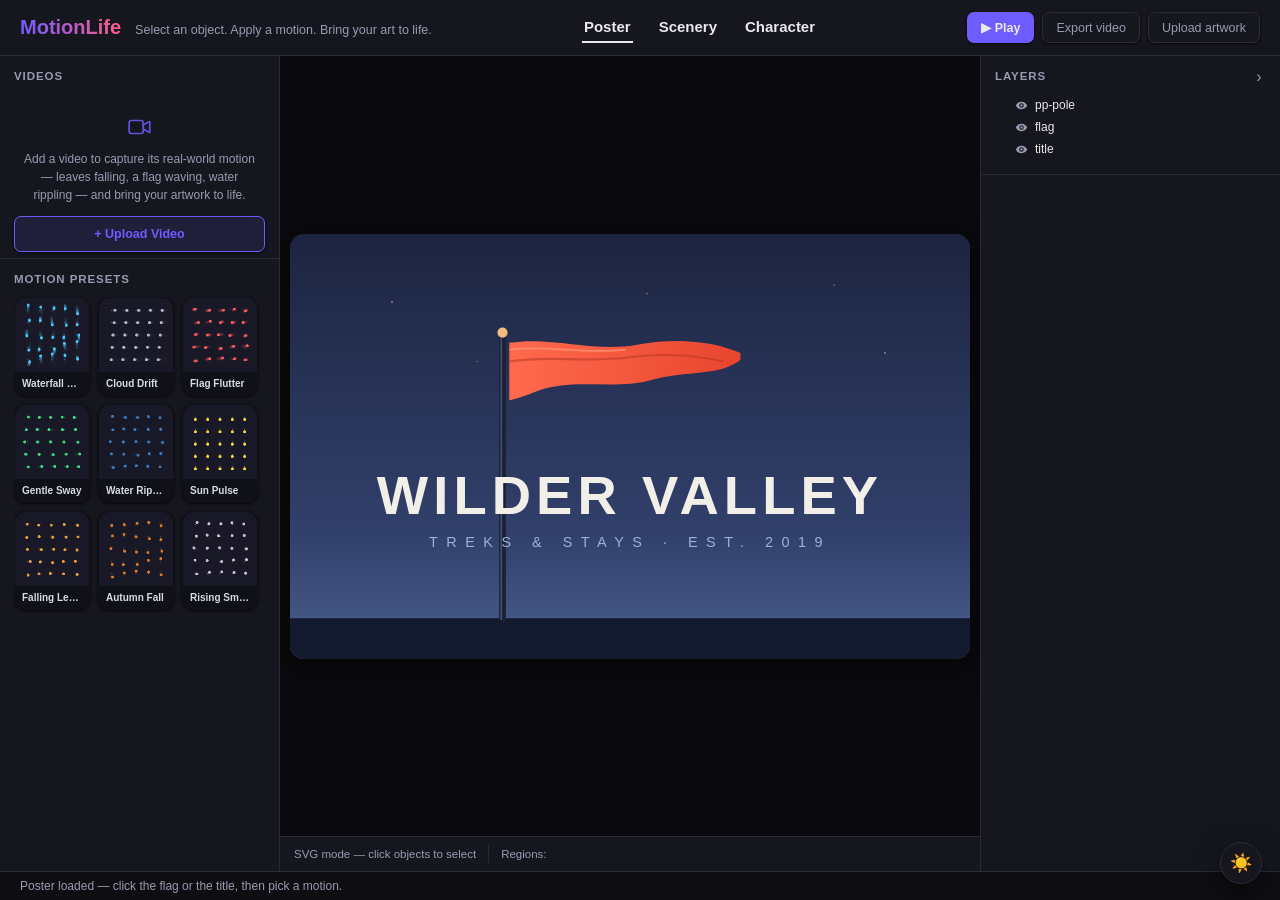
==== index.html @ 33b3adc9 "Multi-motion: extract each VLM-detected motion into its own bbox-localized swatch When the VLM finds" ====
<!DOCTYPE html>
<html lang="en">
<head>
<meta charset="UTF-8">
<meta name="viewport" content="width=device-width, initial-scale=1.0">
<title>MotionLife</title>
<link rel="icon" href="data:,">
<meta http-equiv="Cache-Control" content="no-cache, no-store, must-revalidate">
<script>(function(){var t=localStorage.getItem('ml-theme')||'dark';document.documentElement.setAttribute('data-theme',t);})();</script>
<link rel="stylesheet" href="css/style.css?v=44">
</head>
<body>
<header>
  <div class="header-left">
    <h1>MotionLife</h1>
    <span class="tagline">Select an object. Apply a motion. Bring your art to life.</span>
  </div>
  <div class="header-center">
    <div class="scene-tabs">
      <button class="scene-tab active" data-scene="poster">Poster</button>
      <button class="scene-tab" data-scene="scenery">Scenery</button>
      <button class="scene-tab" data-scene="character">Character</button>
    </div>
  </div>
  <div class="header-right">
    <button id="btn-play" class="play-btn">▶ Play</button>
    <button id="btn-export-video" class="subtle-btn">Export video</button>
    <button id="btn-upload-art" class="subtle-btn">Upload artwork</button>
    <input type="file" id="art-input" accept="image/*,.svg" hidden>
  </div>
</header>

<main>
  <!-- ===== LEFT: MOTION LIBRARY + REGION INSPECTOR ===== -->
  <aside id="library-panel">
    <div class="panel-section" id="videos-section">
      <h2>Videos</h2>
      <div id="video-list" class="chip-grid"></div>
      <div id="videos-empty" class="videos-empty">
        <div class="ve-icon" aria-hidden="true">
          <svg viewBox="0 0 24 24" width="26" height="26" fill="none" stroke="currentColor" stroke-width="1.6" stroke-linejoin="round">
            <rect x="2" y="6" width="13" height="12" rx="2"/><path d="M15 10l6-3v10l-6-3z"/>
          </svg>
        </div>
        <p class="ve-text">Add a video to capture its real-world motion — leaves falling, a flag waving, water rippling — and bring your artwork to life.</p>
      </div>
      <button id="btn-upload-motion" class="upload-btn upload-btn-primary">+ Upload Video</button>
      <input type="file" id="motion-input" accept="video/*" hidden>
      <div id="upload-status"></div>
    </div>

    <div class="panel-section" id="extracted-section" hidden>
      <h2>Extracted Motion</h2>
      <div id="extracted-list" class="chip-grid"></div>
    </div>

    <div class="panel-section" id="library-section">
      <h2>Motion Presets</h2>
      <div id="motion-list" class="chip-grid"></div>
    </div>
  </aside>

  <!-- ===== CENTER: ARTWORK CANVAS ===== -->
  <section id="canvas-section">
    <div id="canvas-wrap">
      <div id="artwork-container"></div>
      <canvas id="selection-overlay"></canvas>
    </div>
    <div class="toolbar">
      <span id="mode-hint" class="tool-label">SVG mode — click objects to select</span>
      <span id="tool-controls" style="display:none; align-items:center; gap:8px;">
        <span class="sep"></span>
        <button id="btn-tool-rect" class="tool-btn active">□ Draw rectangle</button>
      </span>
      <span class="sep"></span>
      <span class="tool-label">Regions:</span>
      <div id="region-chips"></div>
    </div>
  </section>

  <!-- ===== RIGHT: PROPERTIES + LAYERS (collapsible) ===== -->
  <aside id="right-panel">
    <button id="right-collapse" class="panel-collapse" title="Collapse panel" aria-label="Collapse panel">›</button>
    <div class="right-inner">
      <div class="panel-section" id="inspector-section" hidden>
        <h2>Properties</h2>
        <div id="inspector-content" hidden>
          <div class="insp-row">
            <label>Region</label>
            <input type="text" id="insp-name">
          </div>
          <div class="insp-row">
            <label>Assigned Motion</label>
            <div id="insp-motion-name" class="motion-badge">None</div>
          </div>
          <div class="insp-row">
            <label>Speed <span id="insp-speed-val">1.0x</span></label>
            <input type="range" id="insp-speed" min="0.1" max="3" step="0.1" value="1">
          </div>
          <div class="insp-row">
            <label>Intensity <span id="insp-intensity-val">100%</span></label>
            <input type="range" id="insp-intensity" min="0" max="2" step="0.05" value="1">
          </div>
          <div class="insp-actions">
            <button id="btn-remove-motion">Remove motion</button>
            <button id="btn-delete-region" class="danger">Delete region</button>
          </div>
        </div>
      </div>

      <div class="panel-section" id="layers-section" hidden>
        <h2>Layers</h2>
        <div id="layers-list"></div>
      </div>
    </div>
  </aside>
</main>

<footer>
  <div id="status">Draw a rectangle around a scene object to start.</div>
</footer>

<button id="theme-toggle" class="theme-toggle" title="Toggle light / dark theme" aria-label="Toggle theme">☀️</button>

<script src="js/flow.js?v=44"></script>
<script src="js/distill.js?v=44"></script>
<script src="js/motions.js?v=44"></script>
<script src="js/scenery.js?v=44"></script>
<script src="js/poster.js?v=44"></script>
<script src="js/regions.js?v=44"></script>
<script src="js/animate.js?v=44"></script>
<script src="js/export.js?v=44"></script>
<script src="js/videoexport.js?v=44"></script>
<script src="js/extractviz.js?v=44"></script>
<script src="js/multipick.js?v=44"></script>
<script src="js/skeletonviz.js?v=44"></script>
<script src="js/capture.js?v=44"></script>
<script src="js/main.js?v=44"></script>
</body>
</html>
---- css/style.css ----
/* ---- DARK theme (default) ---- */
:root {
  --bg: #0d0d12;
  --panel: #16161e;
  --panel-edge: #2a2a36;
  --surface: #1e1e28;
  --text: #e8e8ee;
  --muted: #9a9ab2;
  --accent: #6e5cff;
  --accent-2: #ff5c8a;
  --good: #3ddc84;
  --warn: #ffb347;
  --radius: 10px;
  --shadow-sm: 0 1px 2px rgba(0,0,0,0.35), 0 1px 3px rgba(0,0,0,0.45);
  --shadow-md: 0 6px 28px rgba(0,0,0,0.5);
  --btn-hover: #2a2a38;
  --btn-hover-edge: #3a3a4a;
  --stage-bg: #0a0a0e;
  --chip-bg: #101018;
  --chip-name: #d9d9e6;
}

/* ---- LIGHT theme (opt-in) ---- */
:root[data-theme="light"] {
  --bg: #f4f4f7;
  --panel: #ffffff;
  --panel-edge: #e5e5ea;
  --surface: #f5f5f8;
  --text: #1d1d22;
  --muted: #6b6b7b;
  --good: #1faa63;
  --warn: #d98a1f;
  --shadow-sm: 0 1px 2px rgba(20,20,40,0.04), 0 1px 3px rgba(20,20,40,0.06);
  --shadow-md: 0 4px 24px rgba(20,20,40,0.08);
  --btn-hover: #ececf2;
  --btn-hover-edge: #d4d4dc;
  --stage-bg: #ececef;
  --chip-bg: #1a1b2a;
  --chip-name: #d9d9e6;
}

* { box-sizing: border-box; margin: 0; padding: 0; }

body {
  background: var(--bg);
  color: var(--text);
  font-family: -apple-system, BlinkMacSystemFont, "Segoe UI", Helvetica, sans-serif;
  height: 100vh;
  display: flex;
  flex-direction: column;
  overflow: hidden;
}

/* ---- header ---- */
header {
  display: flex; align-items: center; justify-content: space-between;
  padding: 12px 20px;
  border-bottom: 1px solid var(--panel-edge);
  background: var(--panel);
  z-index: 20;
}
.header-left { display: flex; align-items: baseline; gap: 14px; }
h1 {
  font-size: 20px; font-weight: 700;
  background: linear-gradient(90deg, var(--accent), var(--accent-2));
  -webkit-background-clip: text; background-clip: text; color: transparent;
}
.tagline { color: var(--muted); font-size: 12.5px; }
.header-right { display: flex; gap: 8px; }

/* ---- buttons ---- */
button {
  background: var(--surface);
  color: var(--text);
  border: 1px solid var(--panel-edge);
  border-radius: 7px;
  padding: 7px 13px;
  font-size: 12.5px;
  cursor: pointer;
  transition: 0.15s;
}
button { box-shadow: var(--shadow-sm); }
button:hover { background: var(--btn-hover); border-color: var(--btn-hover-edge); }
button:disabled { opacity: 0.4; cursor: default; }
.play-btn { background: var(--accent); border-color: transparent; font-weight: 600; }
.play-btn:hover { background: #7d6fff; }
.play-btn.playing { background: var(--accent-2); }
.subtle-btn { background: transparent; border-color: var(--panel-edge); color: var(--muted); }
.upload-btn {
  width: 100%; margin-top: 10px;
  border: 1px dashed var(--panel-edge); background: transparent; color: var(--muted);
  padding: 10px; font-size: 12.5px;
}
.upload-btn:hover { border-color: var(--accent); color: var(--accent); }
/* highlighted upload button (Videos section) */
.upload-btn-primary {
  border: 1px solid var(--accent);
  background: rgba(110,92,255,0.12);
  color: var(--accent);
  font-weight: 600;
}
.upload-btn-primary:hover { background: rgba(110,92,255,0.22); border-color: var(--accent); color: var(--accent); }
/* Videos empty state — shown until the first clip is uploaded */
.videos-empty { text-align: center; padding: 6px 6px 2px; color: var(--muted); }
.videos-empty .ve-icon { color: var(--accent); opacity: 0.85; margin-bottom: 6px; }
.videos-empty .ve-text { font-size: 12px; line-height: 1.5; }
#videos-section.has-videos .videos-empty { display: none; }
/* a video whose motion is currently selected */
.video-chip.active { border-color: var(--accent); box-shadow: 0 0 0 3px rgba(110,92,255,0.28); }
.danger { color: var(--accent-2); border-color: var(--accent-2); }
.danger:hover { background: rgba(255,92,138,0.1); }

/* ---- main layout ---- */
main {
  flex: 1;
  display: grid;
  grid-template-columns: 280px 1fr 300px;
  gap: 0;
  min-height: 0;
}
main.right-collapsed { grid-template-columns: 280px 1fr 40px; }

/* ---- library panel ---- */
#library-panel {
  background: var(--panel);
  border-right: 1px solid var(--panel-edge);
  display: flex;
  flex-direction: column;
  min-height: 0;
  overflow: hidden;
}
/* three stacked sections: Videos, Extracted Motion, Motion Presets */
#videos-section, #extracted-section, #library-section {
  min-height: 0;
  display: flex;
  flex-direction: column;
  overflow: hidden;
  padding: 14px 14px 0;
}
#videos-section, #extracted-section { flex: 0 0 auto; }   /* compact, at the top */
#extracted-section[hidden] { display: none; }             /* hidden until a video exists */
#library-section { flex: 1 1 0; }                          /* Presets: main scroller */
#extracted-section, #library-section { border-top: 1px solid var(--panel-edge); }
/* static headings; only the grids scroll */
#videos-section > h2, #extracted-section > h2, #library-section > h2 { flex: 0 0 auto; }
#video-list, #extracted-list { max-height: 30vh; overflow-y: auto; }
#motion-list, #video-list, #extracted-list { min-height: 0; padding-bottom: 14px; }
#motion-list { flex: 1 1 0; overflow-y: auto; }
#videos-section > .upload-btn, #videos-section > #upload-status { flex: 0 0 auto; }
/* motion swatches: fixed size, always 3 per row */
#motion-list, #extracted-list {
  grid-template-columns: repeat(3, 76px);
  grid-auto-rows: min-content;
  align-items: start; justify-content: start;
}
/* video thumbnails: fixed size, always 2 per row */
#video-list {
  grid-template-columns: repeat(2, 118px);
  grid-auto-rows: min-content;
  align-items: start; justify-content: start; gap: 10px;
}
.video-chip { min-width: 0; }
.video-chip video {
  width: 100%; aspect-ratio: 1;
  display: block; object-fit: cover;
}
#library-panel h2 { font-size: 11.5px; text-transform: uppercase; letter-spacing: 0.08em; color: var(--muted); margin-bottom: 12px; }

/* ---- right panel (collapsible): Properties + Layers ---- */
#right-panel {
  position: relative;
  background: var(--panel);
  border-left: 1px solid var(--panel-edge);
  min-height: 0;
  overflow: hidden;
}
.panel-collapse {
  position: absolute; top: 8px; right: 8px; z-index: 3;
  width: 26px; height: 26px; padding: 0;
  display: flex; align-items: center; justify-content: center;
  background: transparent; border: none; box-shadow: none;
  color: var(--muted); font-size: 16px; line-height: 1; cursor: pointer;
}
.panel-collapse:hover { color: var(--text); background: transparent; border-color: transparent; }
.right-inner { height: 100%; overflow-y: auto; }
#right-panel .panel-section { padding: 14px; border-bottom: 1px solid var(--panel-edge); }
#right-panel h2 { font-size: 11.5px; text-transform: uppercase; letter-spacing: 0.08em; color: var(--muted); margin-bottom: 12px; }
main.right-collapsed .right-inner { display: none; }
main.right-collapsed #right-panel { overflow: visible; }

/* ---- layers tree ---- */
#layers-list { font-size: 12px; margin: 0 -6px; }
.layers-empty { color: var(--muted); font-size: 12px; padding: 4px 8px; }
.layer-row {
  display: flex; align-items: center; gap: 6px;
  padding: 4px 8px; border-radius: 6px; cursor: pointer;
  color: var(--text); white-space: nowrap;
}
.layer-row:hover { background: var(--surface); }
.layer-row.active { background: rgba(110,92,255,0.16); color: var(--accent); }
.layer-caret {
  flex: 0 0 12px; text-align: center; font-size: 9px;
  color: var(--muted); cursor: pointer; user-select: none;
}
.layer-eye {
  flex: 0 0 16px; display: flex; align-items: center; justify-content: center;
  color: var(--muted); cursor: pointer;
}
.layer-eye:hover { color: var(--text); }
.layer-eye.off { opacity: 0.3; }
.layer-name { overflow: hidden; text-overflow: ellipsis; }

/* ---- left panel sections ---- */
.panel-divider { height: 1px; background: var(--panel-edge); margin: 16px 0; }
#inspector-empty p { color: var(--muted); font-size: 12.5px; line-height: 1.5; }

/* ---- motion chips: Pantone-style particle swatches ---- */
.chip-grid { display: grid; grid-template-columns: repeat(3, 1fr); gap: 8px; align-content: start; }
.motion-chip {
  cursor: pointer;
  border: 1px solid transparent;
  border-radius: 12px;
  overflow: hidden;
  background: var(--chip-bg);
  box-shadow: var(--shadow-sm);
  transition: transform 0.12s, box-shadow 0.15s;
}
.motion-chip:hover { transform: translateY(-2px); box-shadow: 0 6px 18px rgba(20,20,40,0.18); }
.motion-chip.active { border-color: var(--accent); box-shadow: 0 0 0 3px rgba(110,92,255,0.25); }
.motion-chip canvas { width: 100%; aspect-ratio: 1; display: block; }
.chip-name {
  font-size: 10px; font-weight: 600;
  padding: 6px 7px;
  color: var(--chip-name);
  background: var(--chip-bg);
  white-space: nowrap; overflow: hidden; text-overflow: ellipsis;
}

/* ---- scene tabs ---- */
.scene-tabs {
  display: flex; gap: 24px;
  background: transparent;
  border: none; border-radius: 0; padding: 0;
}
.scene-tab {
  border: none; background: transparent; box-shadow: none;
  color: var(--text); font-size: 15px; font-weight: 600;
  padding: 6px 2px; border-radius: 0; cursor: pointer;
  border-bottom: 2px solid transparent;
}
.scene-tab:hover { color: var(--text); background: transparent; border-color: transparent; }
.scene-tab.active { background: transparent; color: var(--text); border-bottom: 2px solid var(--text); }

/* ---- extraction moment modal ---- */
.extract-modal {
  position: fixed; inset: 0; z-index: 200;
  background: rgba(8, 8, 14, 0.88);
  display: flex; align-items: center; justify-content: center;
  animation: xm-in 0.25s ease;
}
.extract-modal.closing { opacity: 0; transition: opacity 0.25s; }
@keyframes xm-in { from { opacity: 0; } }
.extract-stage {
  position: relative;
  width: min(78vw, 900px);
  aspect-ratio: 16/10;
  border-radius: 14px; overflow: hidden;
  box-shadow: 0 30px 90px rgba(0,0,0,0.6);
}
.extract-stage video {
  position: absolute; inset: 0; width: 100%; height: 100%;
  object-fit: cover; filter: brightness(0.75);
}
.extract-stage canvas {
  position: absolute; inset: 0; width: 100%; height: 100%;
}
.extract-readout {
  position: absolute; top: 18px; left: 20px;
  font-family: "SF Mono", ui-monospace, monospace;
  font-size: 14px; color: #fff;
  background: rgba(10, 10, 18, 0.55);
  border: 1px solid rgba(255,255,255,0.18);
  border-radius: 10px; padding: 12px 16px;
  backdrop-filter: blur(6px);
  min-width: 190px;
}
.xr-row { display: flex; justify-content: space-between; gap: 18px; padding: 2px 0; }
.xr-k { color: #9a9ab8; }
.xr-v { color: #7cffc4; font-weight: 600; font-variant-numeric: tabular-nums; }
.extract-skip {
  position: absolute; bottom: 14px; right: 16px;
  background: rgba(10,10,18,0.6); color: #cfcfe0;
  border: 1px solid rgba(255,255,255,0.2); border-radius: 7px;
  padding: 6px 13px; font-size: 12.5px; cursor: pointer;
}
.extract-skip:hover { color: #fff; }

/* ---- multi-motion picker modal ---- */
.multipick-modal {
  position: fixed; inset: 0; z-index: 210;
  background: rgba(8, 8, 14, 0.88);
  display: flex; align-items: center; justify-content: center;
  animation: xm-in 0.25s ease;
}
.multipick-modal.closing { opacity: 0; transition: opacity 0.22s; }
.mp-panel {
  width: min(94vw, 1120px);
  max-height: 90vh;
  display: flex; flex-direction: column;
  background: #12121c;
  border: 1px solid rgba(255,255,255,0.12);
  border-radius: 14px;
  box-shadow: 0 30px 90px rgba(0,0,0,0.6);
  overflow: hidden;
}
.mp-header {
  display: flex; justify-content: space-between; align-items: flex-start;
  padding: 16px 22px;
  border-bottom: 1px solid rgba(255,255,255,0.08);
}
.mp-title { color: #fff; font-size: 15px; font-weight: 600; }
.mp-sub { color: #9a9ab8; font-size: 12px; margin-top: 3px; }
.mp-close {
  background: transparent; border: 0; color: #9a9ab8;
  font-size: 18px; cursor: pointer; padding: 4px 8px;
}
.mp-close:hover { color: #fff; }
.mp-body {
  display: grid;
  grid-template-columns: 1.35fr 1fr;
  gap: 18px;
  padding: 18px 22px;
  min-height: 0;
  overflow: hidden;
}
.mp-stage {
  position: relative;
  border-radius: 10px; overflow: hidden;
  background: #000;
  aspect-ratio: 16 / 10;
  align-self: start;
}
.mp-stage video {
  position: absolute; inset: 0; width: 100%; height: 100%;
  object-fit: cover; filter: brightness(0.75);
}
.mp-stage canvas {
  position: absolute; inset: 0; width: 100%; height: 100%;
}
.mp-cards {
  display: flex; flex-direction: column;
  gap: 10px;
  min-height: 0;
  overflow-y: auto;
  padding-right: 4px;
}
.mp-card {
  display: flex; align-items: flex-start; gap: 12px;
  padding: 12px 14px;
  background: #191925;
  border: 1px solid rgba(255,255,255,0.08);
  border-left: 3px solid var(--region-color, #7c6cff);
  border-radius: 10px;
  cursor: pointer;
  transition: background 0.15s, border-color 0.15s;
}
.mp-card:hover { background: #1e1e2c; }
.mp-card.soloed {
  background: #202033;
  border-color: rgba(255,255,255,0.28);
  border-left-color: var(--region-color);
  box-shadow: 0 0 0 2px rgba(124, 108, 255, 0.15);
}
.mp-card.unselected {
  opacity: 0.4;
  border-left-color: rgba(255,255,255,0.15);
}
.mp-check {
  display: flex; align-items: center; padding-top: 3px;
  cursor: pointer;
}
.mp-check input { margin: 0; width: 16px; height: 16px; accent-color: var(--region-color); }
.mp-swatch {
  display: none;   /* keep the check native; color already on left border */
}
.mp-fields { flex: 1; display: flex; flex-direction: column; gap: 6px; min-width: 0; }
.mp-name {
  background: #0f0f18;
  color: #fff;
  border: 1px solid rgba(255,255,255,0.12);
  border-radius: 6px;
  padding: 6px 10px;
  font-size: 13px;
  font-weight: 500;
  width: 100%;
  min-width: 0;
}
.mp-name:focus { outline: none; border-color: var(--region-color); }
.mp-params {
  display: flex; flex-wrap: wrap; gap: 4px 10px;
  font-family: "SF Mono", ui-monospace, monospace;
  font-size: 11px; color: #9a9ab8;
}
.mp-params b { color: #cfcfe0; font-weight: 600; }
.mp-actions {
  display: flex; justify-content: space-between; align-items: center;
  padding: 14px 22px;
  border-top: 1px solid rgba(255,255,255,0.08);
  background: #0f0f18;
}
.mp-hint { color: #7a7a95; font-size: 12px; }
.mp-actions-right { display: flex; gap: 10px; }
.mp-cancel, .mp-save {
  padding: 8px 16px; border-radius: 7px; font-size: 13px;
  border: 1px solid rgba(255,255,255,0.16);
  cursor: pointer;
}
.mp-cancel { background: transparent; color: #cfcfe0; }
.mp-cancel:hover { color: #fff; border-color: rgba(255,255,255,0.3); }
.mp-save {
  background: var(--accent, #7c6cff); color: #fff; border-color: transparent;
  font-weight: 600;
}
.mp-save:hover:not(:disabled) { filter: brightness(1.1); }
.mp-save:disabled { opacity: 0.4; cursor: not-allowed; }

/* ---- header center ---- */
.header-center { flex: 1; display: flex; justify-content: center; }

#upload-status { font-size: 11px; color: var(--muted); margin-top: 6px; }

/* ---- canvas section ---- */
#canvas-section { display: flex; flex-direction: column; min-height: 0; }
#canvas-wrap {
  flex: 1;
  position: relative;
  overflow: hidden;
  display: flex; align-items: center; justify-content: center;
  background: var(--stage-bg);
  padding: 10px;
}
#artwork-container {
  position: relative;
  width: min(1500px, 100%);
  max-height: 100%;
  aspect-ratio: 8 / 5;
  border-radius: 14px;
  overflow: hidden;
  box-shadow: var(--shadow-md);
}
#artwork-container svg, #artwork-container img {
  width: 100%; height: 100%; display: block;
}
#selection-overlay {
  position: absolute;
  top: 50%; left: 50%; transform: translate(-50%, -50%);
  border-radius: 14px;
  pointer-events: none;
  z-index: 10;
}
#selection-overlay.drawing { pointer-events: auto; cursor: crosshair; }

.toolbar {
  display: flex; align-items: center; gap: 8px;
  padding: 8px 14px;
  border-top: 1px solid var(--panel-edge);
  background: var(--panel);
  flex-wrap: wrap;
}
.tool-label { font-size: 11.5px; color: var(--muted); }
.tool-btn { font-size: 12px; padding: 5px 10px; }
.tool-btn.active { border-color: var(--accent); color: var(--accent); }
.sep { width: 1px; height: 18px; background: var(--panel-edge); margin: 0 4px; }

#region-chips { display: flex; gap: 5px; flex-wrap: wrap; }
.region-chip {
  font-size: 11.5px; padding: 4px 9px;
  border-radius: 999px; cursor: pointer;
  border: 1px solid var(--panel-edge); background: var(--surface);
  transition: 0.15s;
}
.region-chip:hover { border-color: var(--accent); }
.region-chip.active { border-color: var(--accent); background: rgba(110,92,255,0.10); color: var(--accent); }
.region-chip .dot { display: inline-block; width: 7px; height: 7px; border-radius: 50%; margin-right: 4px; }

/* ---- inspector ---- */
#inspector-section h2 { font-size: 11.5px; text-transform: uppercase; letter-spacing: 0.08em; color: var(--muted); margin-bottom: 12px; }

.insp-row { margin-bottom: 12px; }
.insp-row label { display: block; font-size: 11.5px; color: var(--muted); margin-bottom: 4px; }
.insp-row label span { float: right; color: var(--text); font-variant-numeric: tabular-nums; }
.insp-row input[type="text"] {
  width: 100%; background: var(--surface); border: 1px solid var(--panel-edge);
  border-radius: 6px; color: var(--text); padding: 6px 9px; font-size: 13px;
}
.insp-row input[type="range"] { width: 100%; margin-top: 3px; accent-color: var(--accent); }
.motion-badge {
  display: inline-block; font-size: 12px;
  background: var(--surface); border: 1px solid var(--panel-edge);
  border-radius: 6px; padding: 5px 10px; color: var(--muted);
}
.motion-badge.assigned { color: var(--accent); border-color: var(--accent); }
.insp-actions { display: flex; gap: 6px; margin-top: 14px; }

/* ---- footer ---- */
footer { padding: 7px 20px; border-top: 1px solid var(--panel-edge); }
#status { font-size: 12px; color: var(--muted); }
#status.flash { color: var(--good); }

@media (max-width: 900px) { main { grid-template-columns: 1fr; } }

/* ---- theme toggle (bottom-right) ---- */
.theme-toggle {
  position: fixed; right: 18px; bottom: 16px; z-index: 100;
  width: 42px; height: 42px; padding: 0;
  display: flex; align-items: center; justify-content: center;
  font-size: 18px; line-height: 1;
  border-radius: 50%;
  background: var(--panel);
  border: 1px solid var(--panel-edge);
  box-shadow: var(--shadow-md);
  cursor: pointer;
  transition: background 0.15s, transform 0.12s;
}
.theme-toggle:hover { background: var(--btn-hover); transform: translateY(-1px); }
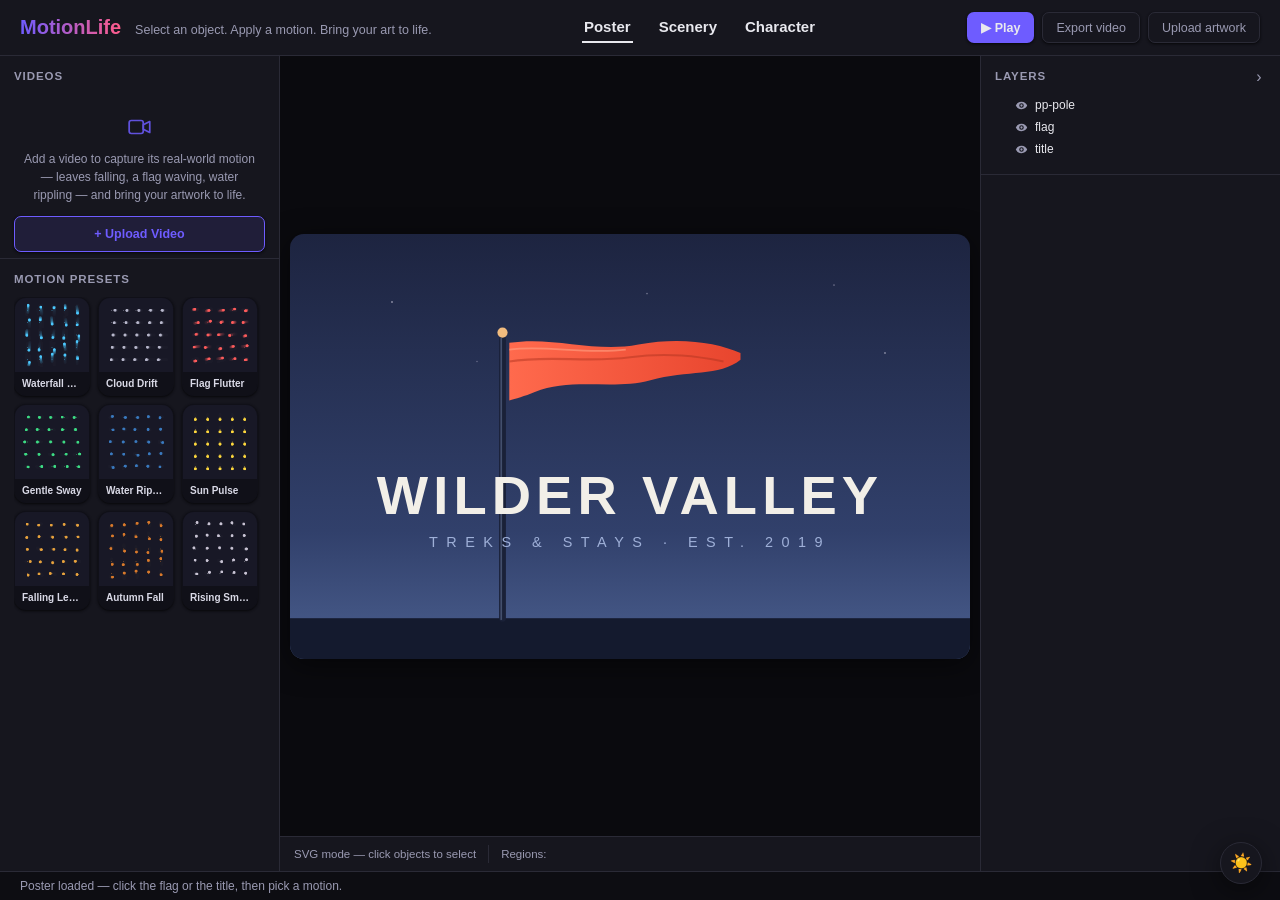
==== commit d10e6d1a: "Refactor: extract motion-field helpers from animate.js into js/motionfields.js animate.js 945 -> 605" ====
--- a/index.html
+++ b/index.html
@@ -7,7 +7,7 @@
 <link rel="icon" href="data:,">
 <meta http-equiv="Cache-Control" content="no-cache, no-store, must-revalidate">
 <script>(function(){var t=localStorage.getItem('ml-theme')||'dark';document.documentElement.setAttribute('data-theme',t);})();</script>
-<link rel="stylesheet" href="css/style.css?v=44">
+<link rel="stylesheet" href="css/style.css?v=45">
 </head>
 <body>
 <header>
@@ -122,19 +122,20 @@
 
 <button id="theme-toggle" class="theme-toggle" title="Toggle light / dark theme" aria-label="Toggle theme">☀️</button>
 
-<script src="js/flow.js?v=44"></script>
-<script src="js/distill.js?v=44"></script>
-<script src="js/motions.js?v=44"></script>
-<script src="js/scenery.js?v=44"></script>
-<script src="js/poster.js?v=44"></script>
-<script src="js/regions.js?v=44"></script>
-<script src="js/animate.js?v=44"></script>
-<script src="js/export.js?v=44"></script>
-<script src="js/videoexport.js?v=44"></script>
-<script src="js/extractviz.js?v=44"></script>
-<script src="js/multipick.js?v=44"></script>
-<script src="js/skeletonviz.js?v=44"></script>
-<script src="js/capture.js?v=44"></script>
-<script src="js/main.js?v=44"></script>
+<script src="js/flow.js?v=45"></script>
+<script src="js/distill.js?v=45"></script>
+<script src="js/motions.js?v=45"></script>
+<script src="js/scenery.js?v=45"></script>
+<script src="js/poster.js?v=45"></script>
+<script src="js/regions.js?v=45"></script>
+<script src="js/motionfields.js?v=45"></script>
+<script src="js/animate.js?v=45"></script>
+<script src="js/export.js?v=45"></script>
+<script src="js/videoexport.js?v=45"></script>
+<script src="js/extractviz.js?v=45"></script>
+<script src="js/multipick.js?v=45"></script>
+<script src="js/skeletonviz.js?v=45"></script>
+<script src="js/capture.js?v=45"></script>
+<script src="js/main.js?v=45"></script>
 </body>
 </html>
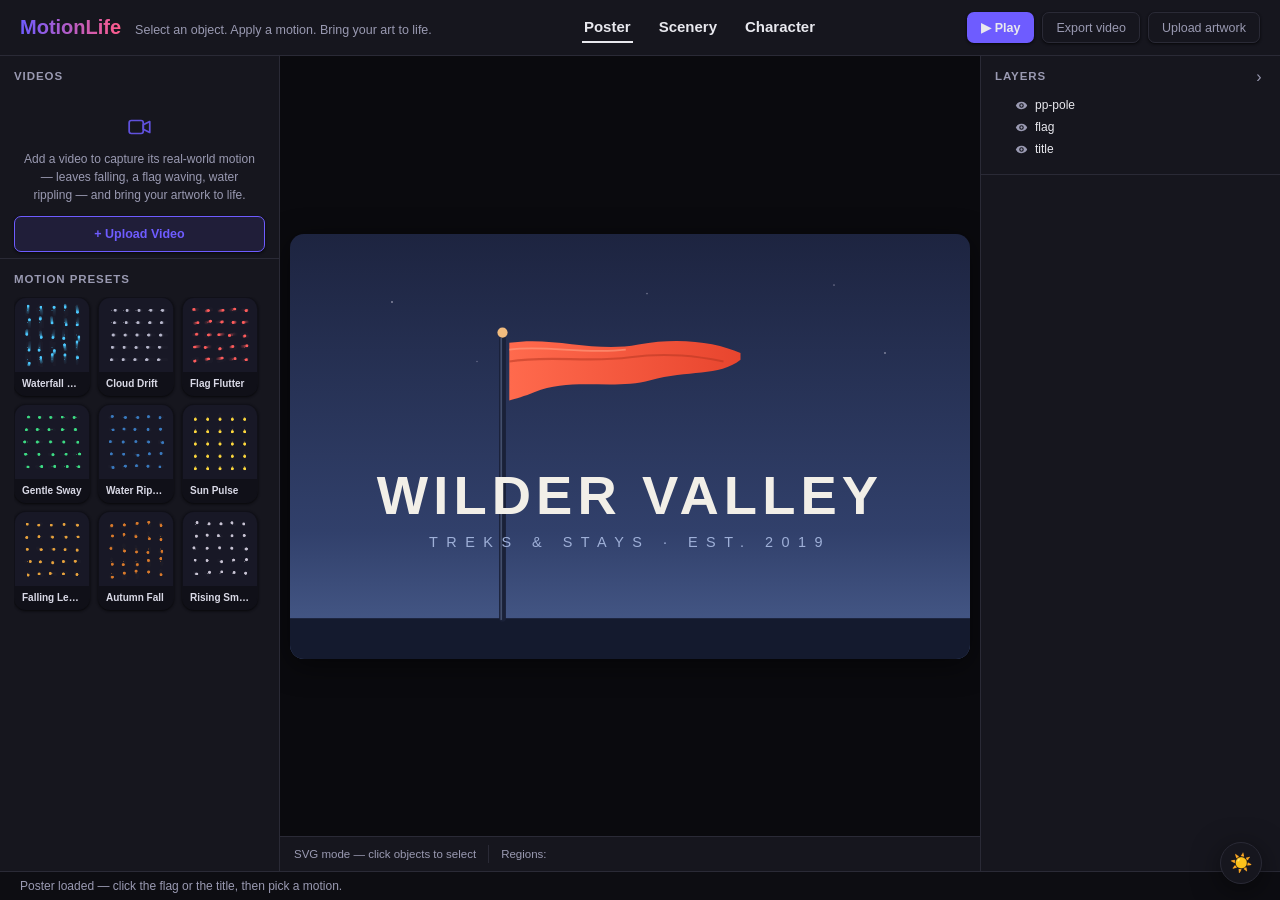
==== commit c2475b4b: "Refactor: extract the video-upload pipeline from main.js into js/upload.js main.js 849 -> 641; the ~" ====
--- a/index.html
+++ b/index.html
@@ -7,7 +7,7 @@
 <link rel="icon" href="data:,">
 <meta http-equiv="Cache-Control" content="no-cache, no-store, must-revalidate">
 <script>(function(){var t=localStorage.getItem('ml-theme')||'dark';document.documentElement.setAttribute('data-theme',t);})();</script>
-<link rel="stylesheet" href="css/style.css?v=45">
+<link rel="stylesheet" href="css/style.css?v=46">
 </head>
 <body>
 <header>
@@ -122,20 +122,21 @@
 
 <button id="theme-toggle" class="theme-toggle" title="Toggle light / dark theme" aria-label="Toggle theme">☀️</button>
 
-<script src="js/flow.js?v=45"></script>
-<script src="js/distill.js?v=45"></script>
-<script src="js/motions.js?v=45"></script>
-<script src="js/scenery.js?v=45"></script>
-<script src="js/poster.js?v=45"></script>
-<script src="js/regions.js?v=45"></script>
-<script src="js/motionfields.js?v=45"></script>
-<script src="js/animate.js?v=45"></script>
-<script src="js/export.js?v=45"></script>
-<script src="js/videoexport.js?v=45"></script>
-<script src="js/extractviz.js?v=45"></script>
-<script src="js/multipick.js?v=45"></script>
-<script src="js/skeletonviz.js?v=45"></script>
-<script src="js/capture.js?v=45"></script>
-<script src="js/main.js?v=45"></script>
+<script src="js/flow.js?v=46"></script>
+<script src="js/distill.js?v=46"></script>
+<script src="js/motions.js?v=46"></script>
+<script src="js/scenery.js?v=46"></script>
+<script src="js/poster.js?v=46"></script>
+<script src="js/regions.js?v=46"></script>
+<script src="js/motionfields.js?v=46"></script>
+<script src="js/animate.js?v=46"></script>
+<script src="js/export.js?v=46"></script>
+<script src="js/videoexport.js?v=46"></script>
+<script src="js/extractviz.js?v=46"></script>
+<script src="js/multipick.js?v=46"></script>
+<script src="js/skeletonviz.js?v=46"></script>
+<script src="js/capture.js?v=46"></script>
+<script src="js/upload.js?v=46"></script>
+<script src="js/main.js?v=46"></script>
 </body>
 </html>
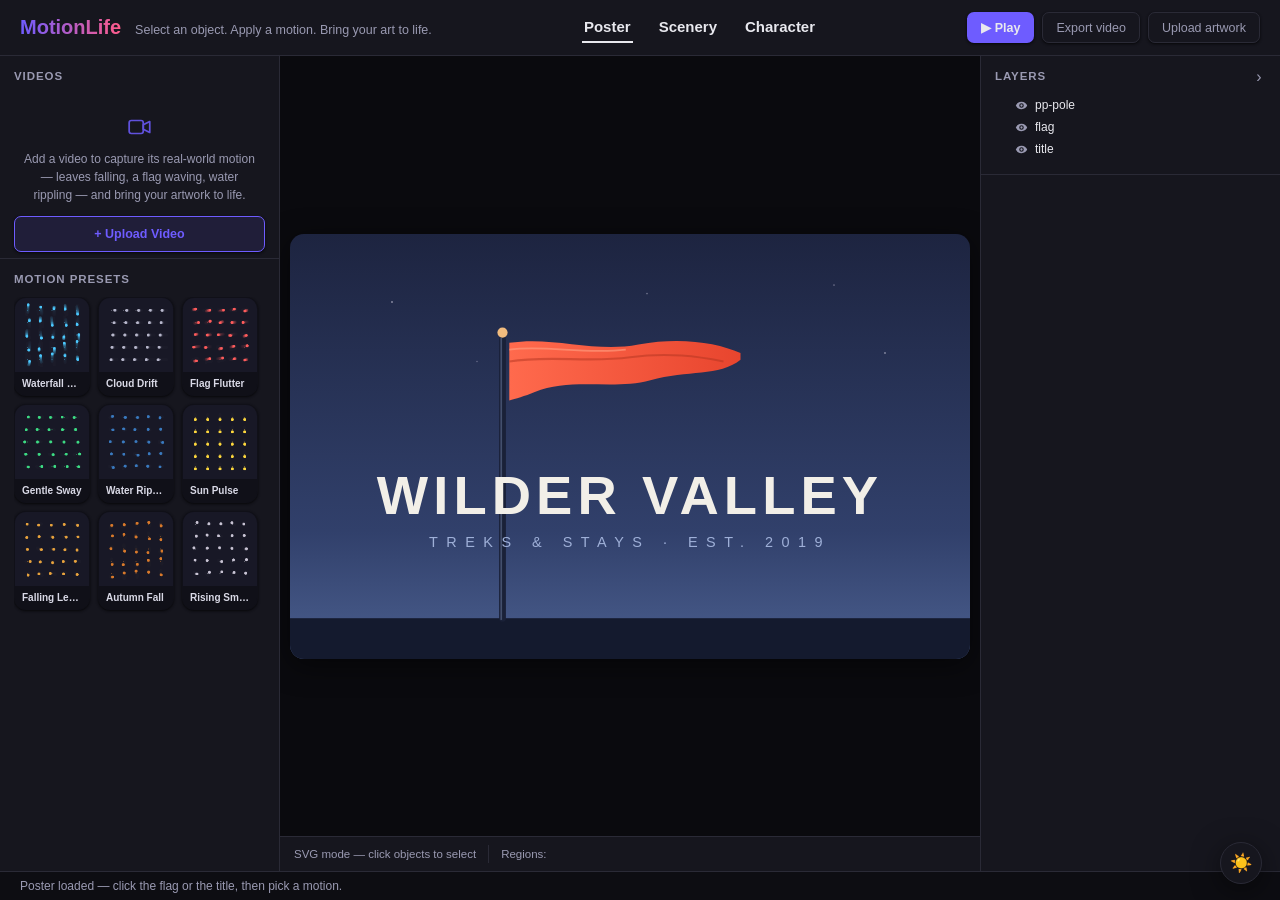
==== commit cb8ee56c: "Fix broken upload flow after refactor: bridge main.js IIFE symbols to upload.js main.js is IIFE-wrap" ====
--- a/index.html
+++ b/index.html
@@ -7,7 +7,7 @@
 <link rel="icon" href="data:,">
 <meta http-equiv="Cache-Control" content="no-cache, no-store, must-revalidate">
 <script>(function(){var t=localStorage.getItem('ml-theme')||'dark';document.documentElement.setAttribute('data-theme',t);})();</script>
-<link rel="stylesheet" href="css/style.css?v=46">
+<link rel="stylesheet" href="css/style.css?v=47">
 </head>
 <body>
 <header>
@@ -122,21 +122,21 @@
 
 <button id="theme-toggle" class="theme-toggle" title="Toggle light / dark theme" aria-label="Toggle theme">☀️</button>
 
-<script src="js/flow.js?v=46"></script>
-<script src="js/distill.js?v=46"></script>
-<script src="js/motions.js?v=46"></script>
-<script src="js/scenery.js?v=46"></script>
-<script src="js/poster.js?v=46"></script>
-<script src="js/regions.js?v=46"></script>
-<script src="js/motionfields.js?v=46"></script>
-<script src="js/animate.js?v=46"></script>
-<script src="js/export.js?v=46"></script>
-<script src="js/videoexport.js?v=46"></script>
-<script src="js/extractviz.js?v=46"></script>
-<script src="js/multipick.js?v=46"></script>
-<script src="js/skeletonviz.js?v=46"></script>
-<script src="js/capture.js?v=46"></script>
-<script src="js/upload.js?v=46"></script>
-<script src="js/main.js?v=46"></script>
+<script src="js/flow.js?v=47"></script>
+<script src="js/distill.js?v=47"></script>
+<script src="js/motions.js?v=47"></script>
+<script src="js/scenery.js?v=47"></script>
+<script src="js/poster.js?v=47"></script>
+<script src="js/regions.js?v=47"></script>
+<script src="js/motionfields.js?v=47"></script>
+<script src="js/animate.js?v=47"></script>
+<script src="js/export.js?v=47"></script>
+<script src="js/videoexport.js?v=47"></script>
+<script src="js/extractviz.js?v=47"></script>
+<script src="js/multipick.js?v=47"></script>
+<script src="js/skeletonviz.js?v=47"></script>
+<script src="js/capture.js?v=47"></script>
+<script src="js/upload.js?v=47"></script>
+<script src="js/main.js?v=47"></script>
 </body>
 </html>
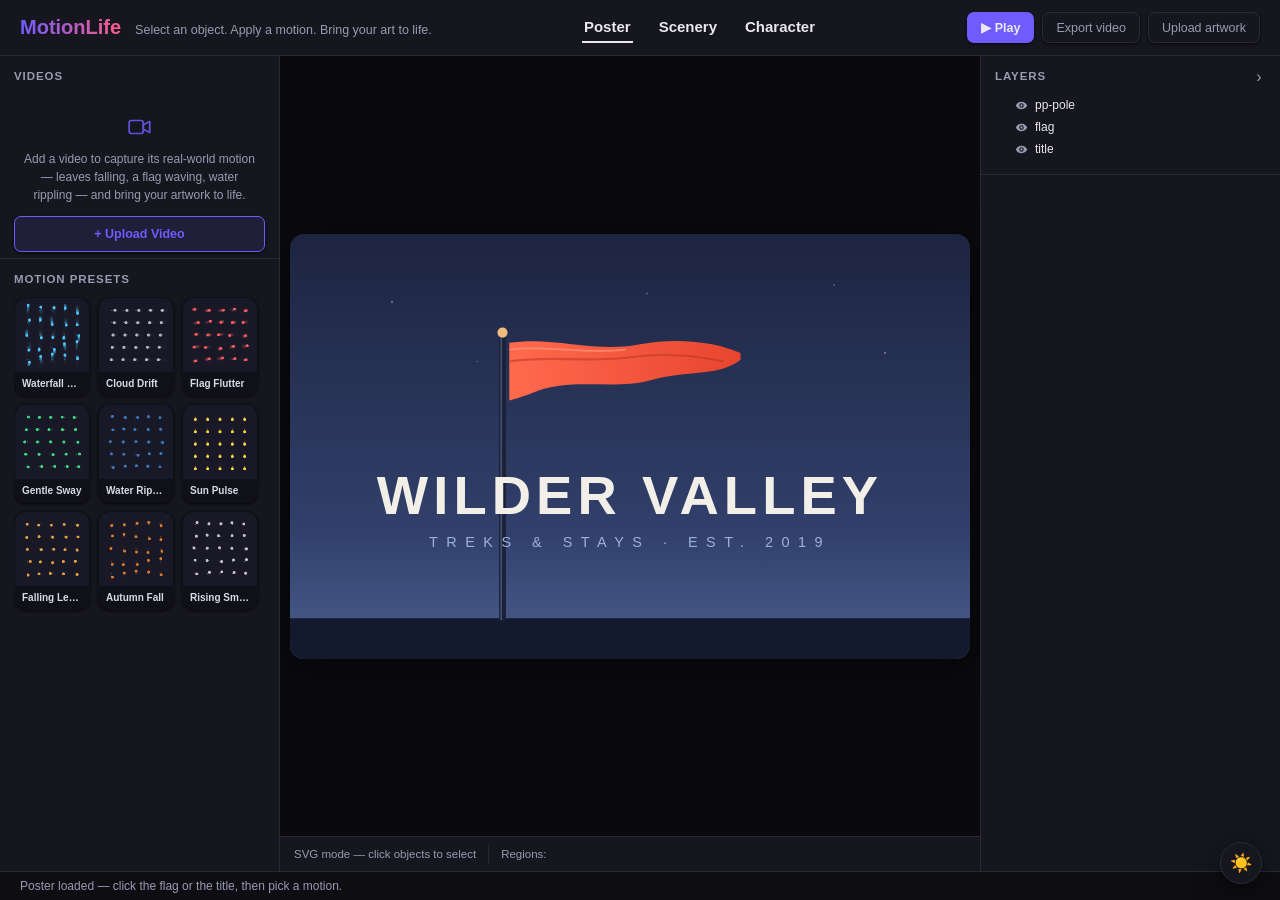
==== commit a5d947a6: "Step 2 complete (integration): wire the object mask + camera into extraction The preprocess helper w" ====
--- a/index.html
+++ b/index.html
@@ -7,7 +7,7 @@
 <link rel="icon" href="data:,">
 <meta http-equiv="Cache-Control" content="no-cache, no-store, must-revalidate">
 <script>(function(){var t=localStorage.getItem('ml-theme')||'dark';document.documentElement.setAttribute('data-theme',t);})();</script>
-<link rel="stylesheet" href="css/style.css?v=47">
+<link rel="stylesheet" href="css/style.css?v=48">
 </head>
 <body>
 <header>
@@ -122,21 +122,21 @@
 
 <button id="theme-toggle" class="theme-toggle" title="Toggle light / dark theme" aria-label="Toggle theme">☀️</button>
 
-<script src="js/flow.js?v=47"></script>
-<script src="js/distill.js?v=47"></script>
-<script src="js/motions.js?v=47"></script>
-<script src="js/scenery.js?v=47"></script>
-<script src="js/poster.js?v=47"></script>
-<script src="js/regions.js?v=47"></script>
-<script src="js/motionfields.js?v=47"></script>
-<script src="js/animate.js?v=47"></script>
-<script src="js/export.js?v=47"></script>
-<script src="js/videoexport.js?v=47"></script>
-<script src="js/extractviz.js?v=47"></script>
-<script src="js/multipick.js?v=47"></script>
-<script src="js/skeletonviz.js?v=47"></script>
-<script src="js/capture.js?v=47"></script>
-<script src="js/upload.js?v=47"></script>
-<script src="js/main.js?v=47"></script>
+<script src="js/flow.js?v=48"></script>
+<script src="js/distill.js?v=48"></script>
+<script src="js/motions.js?v=48"></script>
+<script src="js/scenery.js?v=48"></script>
+<script src="js/poster.js?v=48"></script>
+<script src="js/regions.js?v=48"></script>
+<script src="js/motionfields.js?v=48"></script>
+<script src="js/animate.js?v=48"></script>
+<script src="js/export.js?v=48"></script>
+<script src="js/videoexport.js?v=48"></script>
+<script src="js/extractviz.js?v=48"></script>
+<script src="js/multipick.js?v=48"></script>
+<script src="js/skeletonviz.js?v=48"></script>
+<script src="js/capture.js?v=48"></script>
+<script src="js/upload.js?v=48"></script>
+<script src="js/main.js?v=48"></script>
 </body>
 </html>
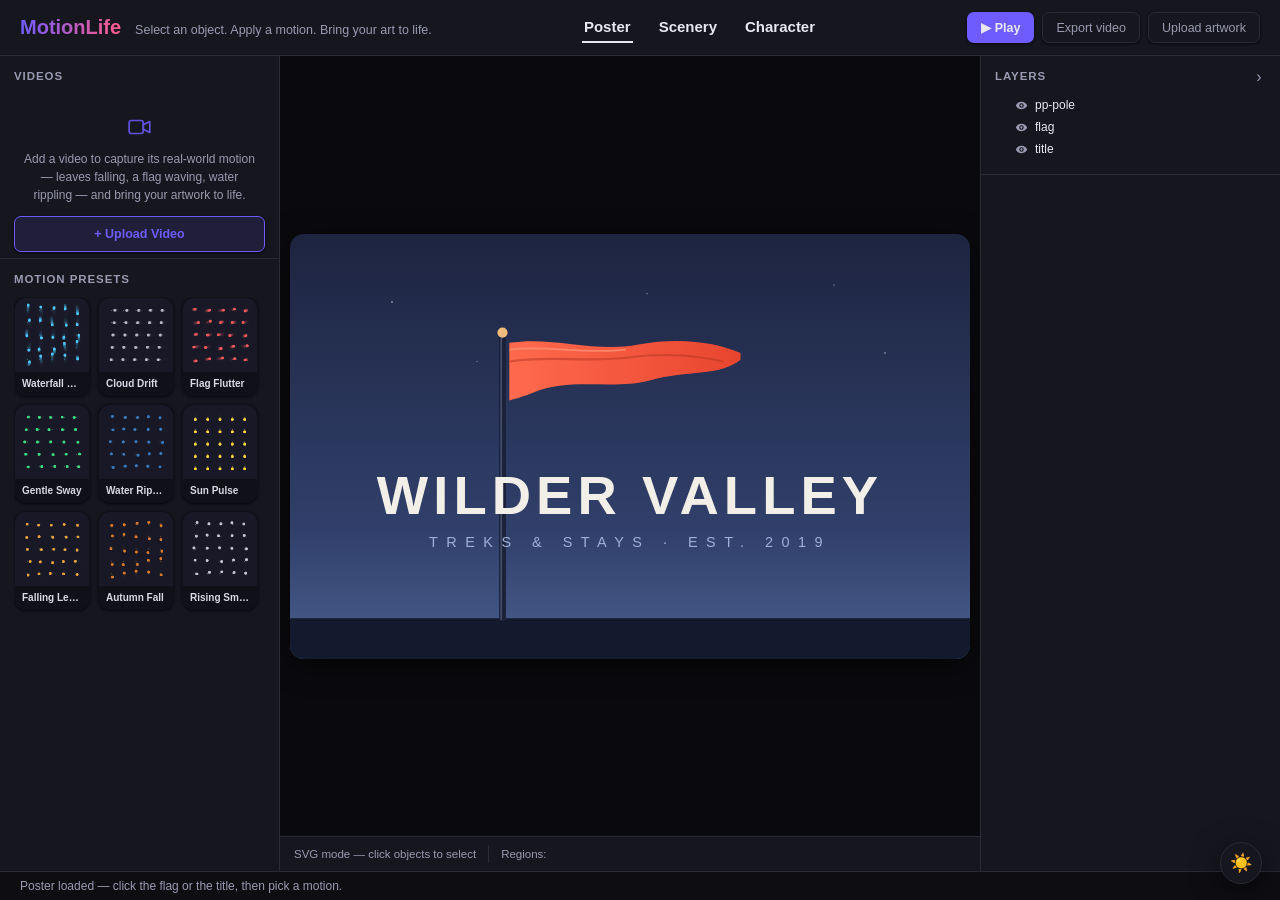
==== commit ac7ed904: "Step 8: the applicator comes from the class, not the layer name Dispatch is keyed on the swatch, in " ====
--- a/index.html
+++ b/index.html
@@ -7,7 +7,7 @@
 <link rel="icon" href="data:,">
 <meta http-equiv="Cache-Control" content="no-cache, no-store, must-revalidate">
 <script>(function(){var t=localStorage.getItem('ml-theme')||'dark';document.documentElement.setAttribute('data-theme',t);})();</script>
-<link rel="stylesheet" href="css/style.css?v=48">
+<link rel="stylesheet" href="css/style.css?v=49">
 </head>
 <body>
 <header>
@@ -122,21 +122,21 @@
 
 <button id="theme-toggle" class="theme-toggle" title="Toggle light / dark theme" aria-label="Toggle theme">☀️</button>
 
-<script src="js/flow.js?v=48"></script>
-<script src="js/distill.js?v=48"></script>
-<script src="js/motions.js?v=48"></script>
-<script src="js/scenery.js?v=48"></script>
-<script src="js/poster.js?v=48"></script>
-<script src="js/regions.js?v=48"></script>
-<script src="js/motionfields.js?v=48"></script>
-<script src="js/animate.js?v=48"></script>
-<script src="js/export.js?v=48"></script>
-<script src="js/videoexport.js?v=48"></script>
-<script src="js/extractviz.js?v=48"></script>
-<script src="js/multipick.js?v=48"></script>
-<script src="js/skeletonviz.js?v=48"></script>
-<script src="js/capture.js?v=48"></script>
-<script src="js/upload.js?v=48"></script>
-<script src="js/main.js?v=48"></script>
+<script src="js/flow.js?v=49"></script>
+<script src="js/distill.js?v=49"></script>
+<script src="js/motions.js?v=49"></script>
+<script src="js/scenery.js?v=49"></script>
+<script src="js/poster.js?v=49"></script>
+<script src="js/regions.js?v=49"></script>
+<script src="js/motionfields.js?v=49"></script>
+<script src="js/animate.js?v=49"></script>
+<script src="js/export.js?v=49"></script>
+<script src="js/videoexport.js?v=49"></script>
+<script src="js/extractviz.js?v=49"></script>
+<script src="js/multipick.js?v=49"></script>
+<script src="js/skeletonviz.js?v=49"></script>
+<script src="js/capture.js?v=49"></script>
+<script src="js/upload.js?v=49"></script>
+<script src="js/main.js?v=49"></script>
 </body>
 </html>
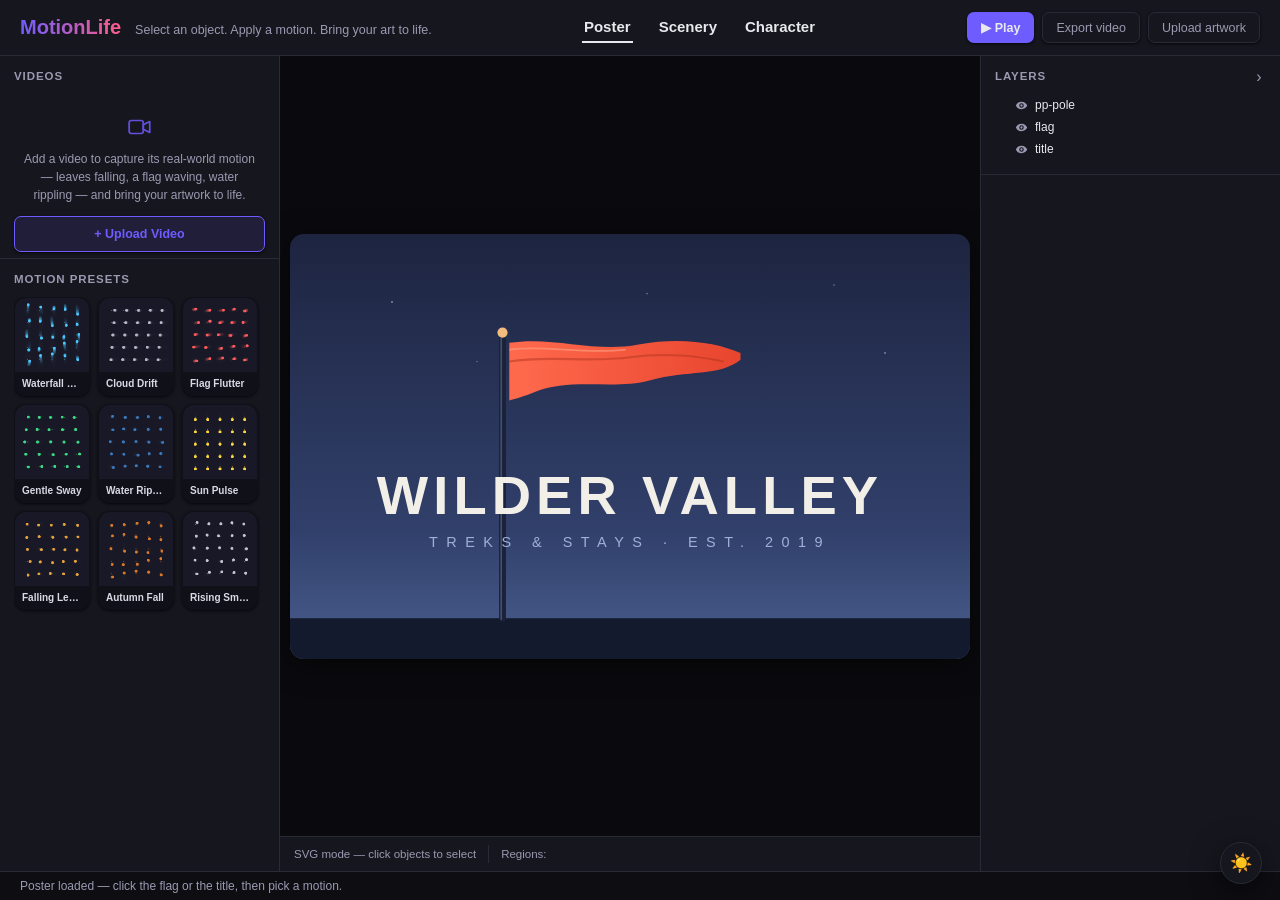
==== commit 08216df5: "Step 9: the judge scores the animation and moves the dials that were wrong Contract C in service/con" ====
--- a/index.html
+++ b/index.html
@@ -7,7 +7,7 @@
 <link rel="icon" href="data:,">
 <meta http-equiv="Cache-Control" content="no-cache, no-store, must-revalidate">
 <script>(function(){var t=localStorage.getItem('ml-theme')||'dark';document.documentElement.setAttribute('data-theme',t);})();</script>
-<link rel="stylesheet" href="css/style.css?v=49">
+<link rel="stylesheet" href="css/style.css?v=51">
 </head>
 <body>
 <header>
@@ -108,6 +108,17 @@
         </div>
       </div>
 
+      <div class="panel-section" id="judge-section" hidden>
+        <h2>Motion judge</h2>
+        <p class="judge-hint">Shows the animated result back to the VLM and tunes the dials
+          toward what it says. Costs a vision call per pass, so it only runs when you press it.</p>
+        <div class="insp-actions">
+          <button id="btn-judge">Judge &amp; tune</button>
+          <button id="btn-judge-revert" hidden>Undo tuning</button>
+        </div>
+        <div id="judge-out"></div>
+      </div>
+
       <div class="panel-section" id="layers-section" hidden>
         <h2>Layers</h2>
         <div id="layers-list"></div>
@@ -122,21 +133,22 @@
 
 <button id="theme-toggle" class="theme-toggle" title="Toggle light / dark theme" aria-label="Toggle theme">☀️</button>
 
-<script src="js/flow.js?v=49"></script>
-<script src="js/distill.js?v=49"></script>
-<script src="js/motions.js?v=49"></script>
-<script src="js/scenery.js?v=49"></script>
-<script src="js/poster.js?v=49"></script>
-<script src="js/regions.js?v=49"></script>
-<script src="js/motionfields.js?v=49"></script>
-<script src="js/animate.js?v=49"></script>
-<script src="js/export.js?v=49"></script>
-<script src="js/videoexport.js?v=49"></script>
-<script src="js/extractviz.js?v=49"></script>
-<script src="js/multipick.js?v=49"></script>
-<script src="js/skeletonviz.js?v=49"></script>
-<script src="js/capture.js?v=49"></script>
-<script src="js/upload.js?v=49"></script>
-<script src="js/main.js?v=49"></script>
+<script src="js/flow.js?v=51"></script>
+<script src="js/distill.js?v=51"></script>
+<script src="js/motions.js?v=51"></script>
+<script src="js/scenery.js?v=51"></script>
+<script src="js/poster.js?v=51"></script>
+<script src="js/regions.js?v=51"></script>
+<script src="js/motionfields.js?v=51"></script>
+<script src="js/animate.js?v=51"></script>
+<script src="js/export.js?v=51"></script>
+<script src="js/videoexport.js?v=51"></script>
+<script src="js/extractviz.js?v=51"></script>
+<script src="js/multipick.js?v=51"></script>
+<script src="js/skeletonviz.js?v=51"></script>
+<script src="js/capture.js?v=51"></script>
+<script src="js/judge.js?v=51"></script>
+<script src="js/upload.js?v=51"></script>
+<script src="js/main.js?v=51"></script>
 </body>
 </html>
--- a/css/style.css
+++ b/css/style.css
@@ -502,6 +502,38 @@
 .motion-badge.assigned { color: var(--accent); border-color: var(--accent); }
 .insp-actions { display: flex; gap: 6px; margin-top: 14px; }
 
+/* ---- motion judge (Step 9) ---- */
+.judge-hint { font-size: 11.5px; color: var(--muted); line-height: 1.45; margin: 0 0 4px; }
+#judge-out { margin-top: 12px; }
+.judge-busy, .judge-err { font-size: 12px; color: var(--muted); line-height: 1.5; }
+.judge-err { color: var(--accent-2); }
+
+.judge-score { display: flex; align-items: baseline; gap: 8px; margin-bottom: 8px; }
+.judge-score strong { font-size: 22px; font-variant-numeric: tabular-nums; }
+.judge-score span {
+  font-size: 10.5px; text-transform: uppercase; letter-spacing: .06em;
+  padding: 2px 6px; border-radius: 4px; background: var(--panel-edge); color: var(--muted);
+}
+.judge-score em { font-size: 10.5px; color: var(--muted); font-style: normal; margin-left: auto; }
+.judge-score.good strong { color: var(--good); }
+.judge-score.mid  strong { color: var(--warn); }
+.judge-score.bad  strong { color: var(--accent-2); }
+
+.judge-critique { font-size: 12.5px; line-height: 1.5; margin: 0 0 10px; }
+
+.judge-axes { display: grid; gap: 4px; margin-bottom: 10px; }
+.judge-axis { display: grid; grid-template-columns: 62px 1fr 34px; align-items: center; gap: 6px; }
+.judge-axis span { font-size: 10.5px; color: var(--muted); }
+.judge-axis i { height: 4px; border-radius: 2px; background: var(--accent); display: block; }
+.judge-axis b {
+  font-size: 10.5px; color: var(--muted); font-weight: 500; text-align: right;
+  font-variant-numeric: tabular-nums;
+}
+
+.judge-obs { margin: 0 0 10px; padding-left: 16px; }
+.judge-obs li { font-size: 11.5px; color: var(--muted); line-height: 1.45; }
+.judge-meta { font-size: 10.5px; color: var(--muted); line-height: 1.45; margin-top: 4px; }
+
 /* ---- footer ---- */
 footer { padding: 7px 20px; border-top: 1px solid var(--panel-edge); }
 #status { font-size: 12px; color: var(--muted); }
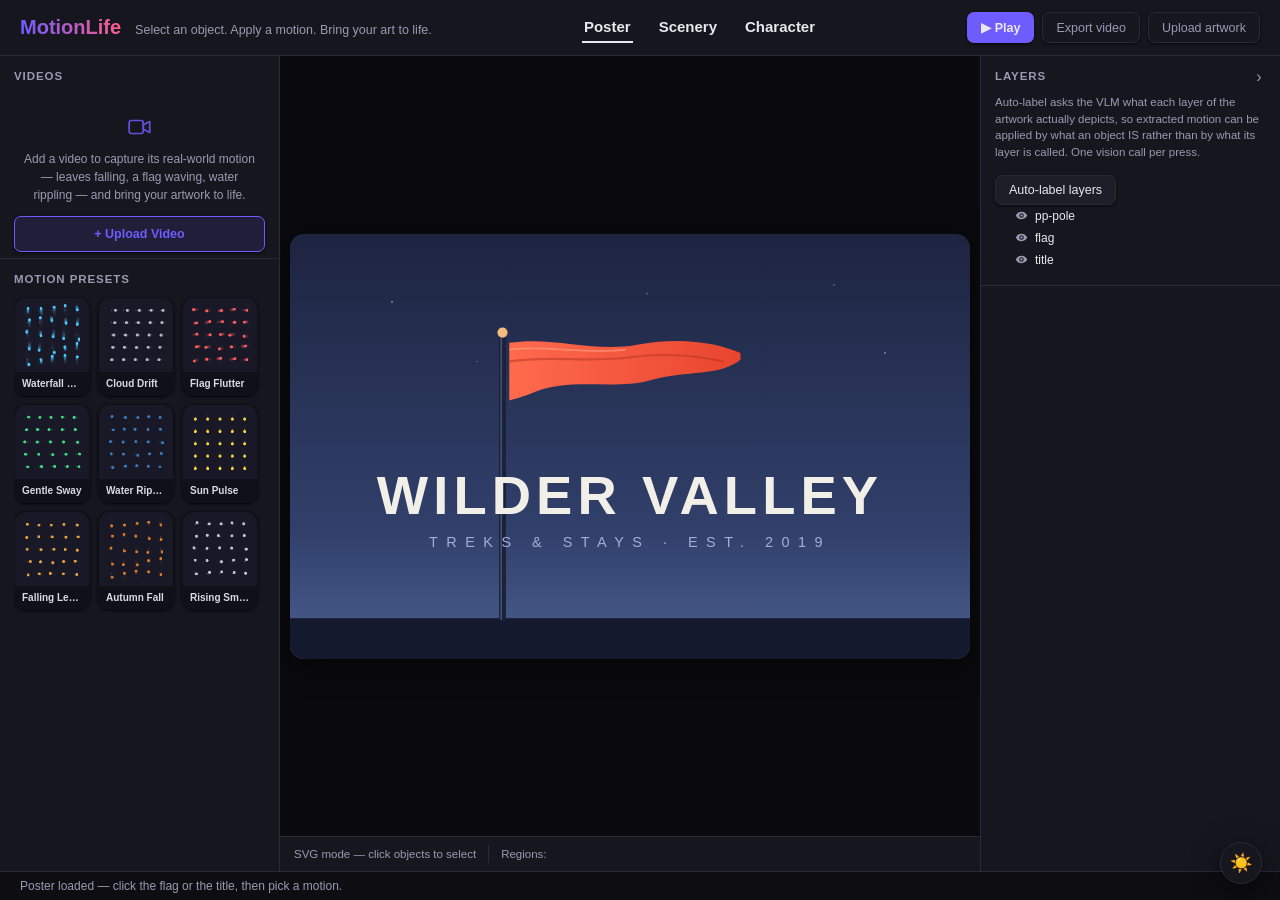
==== commit 2f7028c4: "Step 10: the VLM reads the artwork, and the class decides where a swatch lands The done-when is one " ====
--- a/index.html
+++ b/index.html
@@ -7,7 +7,7 @@
 <link rel="icon" href="data:,">
 <meta http-equiv="Cache-Control" content="no-cache, no-store, must-revalidate">
 <script>(function(){var t=localStorage.getItem('ml-theme')||'dark';document.documentElement.setAttribute('data-theme',t);})();</script>
-<link rel="stylesheet" href="css/style.css?v=51">
+<link rel="stylesheet" href="css/style.css?v=54">
 </head>
 <body>
 <header>
@@ -121,6 +121,13 @@
 
       <div class="panel-section" id="layers-section" hidden>
         <h2>Layers</h2>
+        <p class="judge-hint">Auto-label asks the VLM what each layer of the artwork
+          actually depicts, so extracted motion can be applied by what an object IS
+          rather than by what its layer is called. One vision call per press.</p>
+        <div class="insp-actions">
+          <button id="btn-autolabel">Auto-label layers</button>
+        </div>
+        <div id="autolabel-out"></div>
         <div id="layers-list"></div>
       </div>
     </div>
@@ -133,22 +140,23 @@
 
 <button id="theme-toggle" class="theme-toggle" title="Toggle light / dark theme" aria-label="Toggle theme">☀️</button>
 
-<script src="js/flow.js?v=51"></script>
-<script src="js/distill.js?v=51"></script>
-<script src="js/motions.js?v=51"></script>
-<script src="js/scenery.js?v=51"></script>
-<script src="js/poster.js?v=51"></script>
-<script src="js/regions.js?v=51"></script>
-<script src="js/motionfields.js?v=51"></script>
-<script src="js/animate.js?v=51"></script>
-<script src="js/export.js?v=51"></script>
-<script src="js/videoexport.js?v=51"></script>
-<script src="js/extractviz.js?v=51"></script>
-<script src="js/multipick.js?v=51"></script>
-<script src="js/skeletonviz.js?v=51"></script>
-<script src="js/capture.js?v=51"></script>
-<script src="js/judge.js?v=51"></script>
-<script src="js/upload.js?v=51"></script>
-<script src="js/main.js?v=51"></script>
+<script src="js/flow.js?v=54"></script>
+<script src="js/distill.js?v=54"></script>
+<script src="js/motions.js?v=54"></script>
+<script src="js/scenery.js?v=54"></script>
+<script src="js/poster.js?v=54"></script>
+<script src="js/regions.js?v=54"></script>
+<script src="js/motionfields.js?v=54"></script>
+<script src="js/animate.js?v=54"></script>
+<script src="js/export.js?v=54"></script>
+<script src="js/videoexport.js?v=54"></script>
+<script src="js/extractviz.js?v=54"></script>
+<script src="js/multipick.js?v=54"></script>
+<script src="js/skeletonviz.js?v=54"></script>
+<script src="js/capture.js?v=54"></script>
+<script src="js/autolabel.js?v=54"></script>
+<script src="js/judge.js?v=54"></script>
+<script src="js/upload.js?v=54"></script>
+<script src="js/main.js?v=54"></script>
 </body>
 </html>
--- a/css/style.css
+++ b/css/style.css
@@ -209,6 +209,14 @@
 .layer-eye:hover { color: var(--text); }
 .layer-eye.off { opacity: 0.3; }
 .layer-name { overflow: hidden; text-overflow: ellipsis; }
+/* (Step 10) what the VLM read off the artwork, beside the file's own layer name */
+.layer-class {
+  margin-left: auto; flex: 0 0 auto; font-size: 10px; letter-spacing: 0.2px;
+  padding: 1px 6px; border-radius: 8px; max-width: 46%;
+  overflow: hidden; text-overflow: ellipsis;
+  background: rgba(110,92,255,0.18); color: var(--accent);
+}
+.layer-class.static { background: var(--surface); color: var(--muted); }
 
 /* ---- left panel sections ---- */
 .panel-divider { height: 1px; background: var(--panel-edge); margin: 16px 0; }
